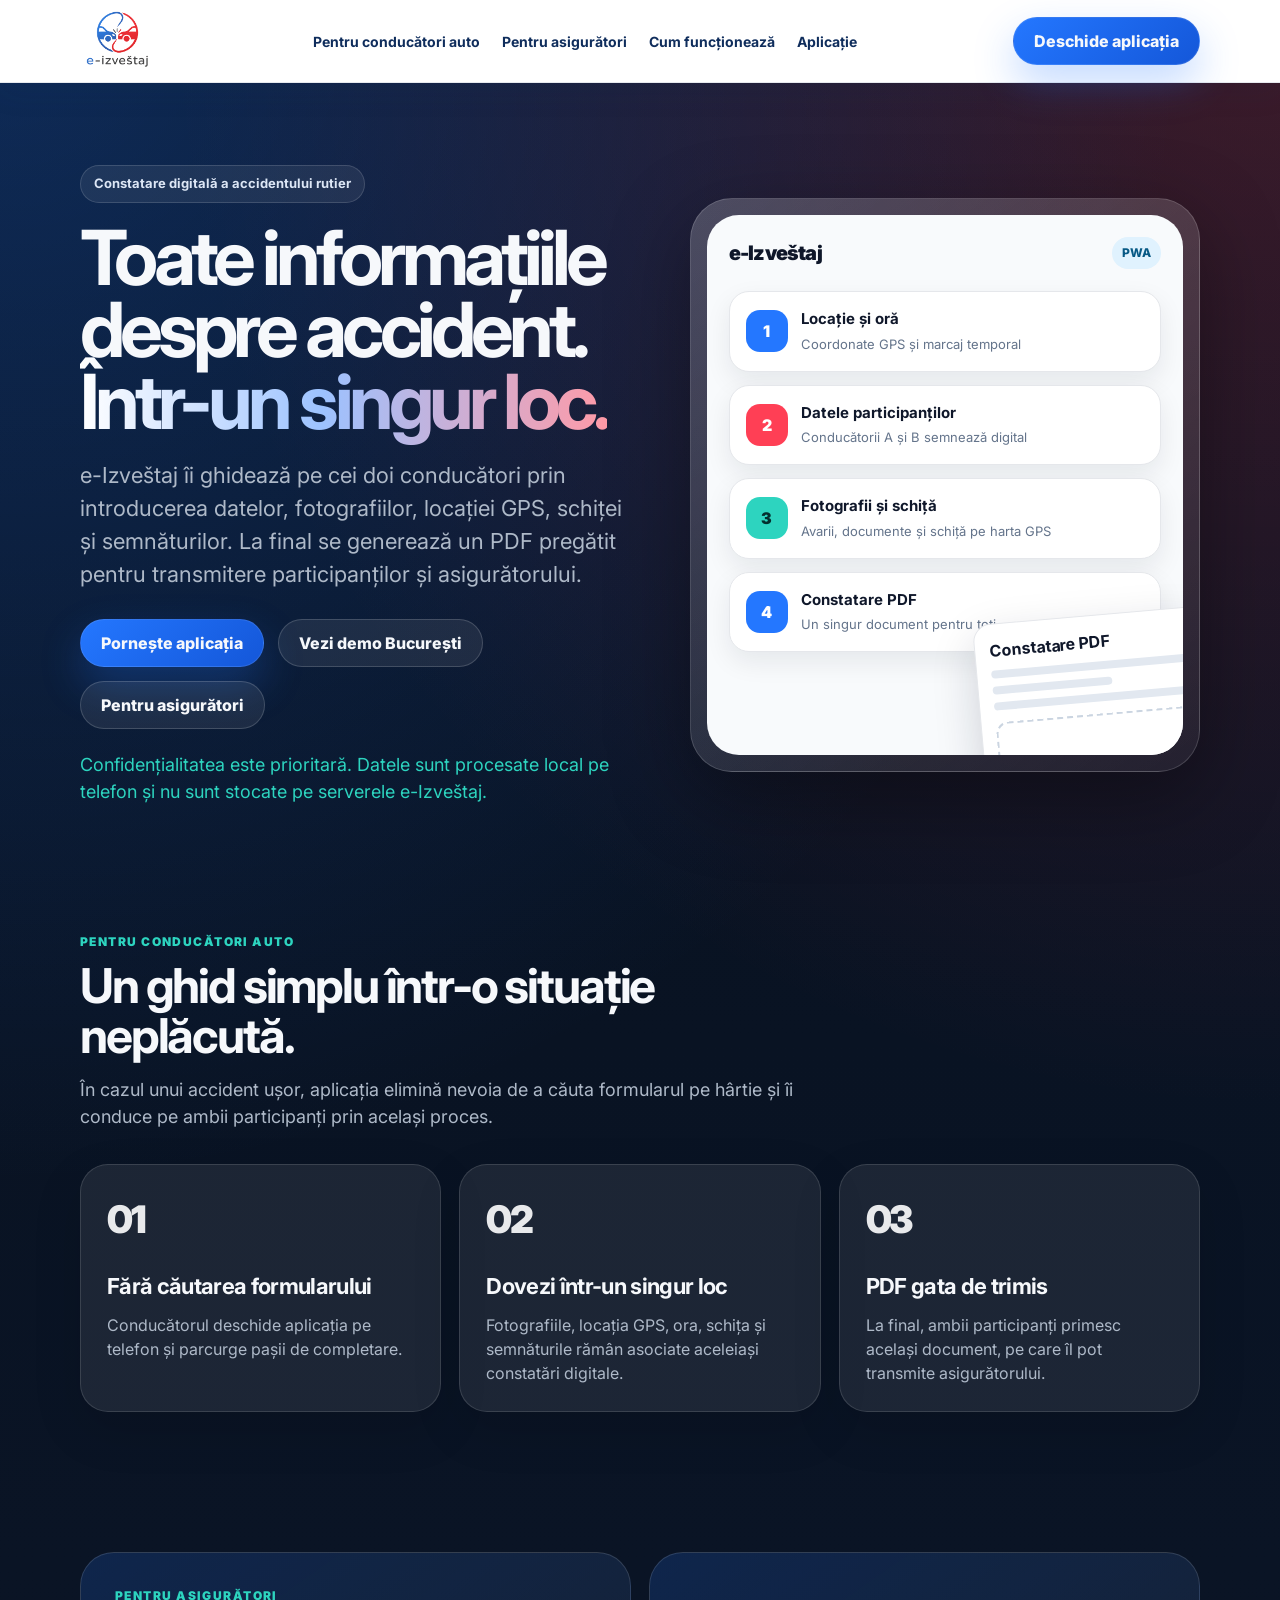
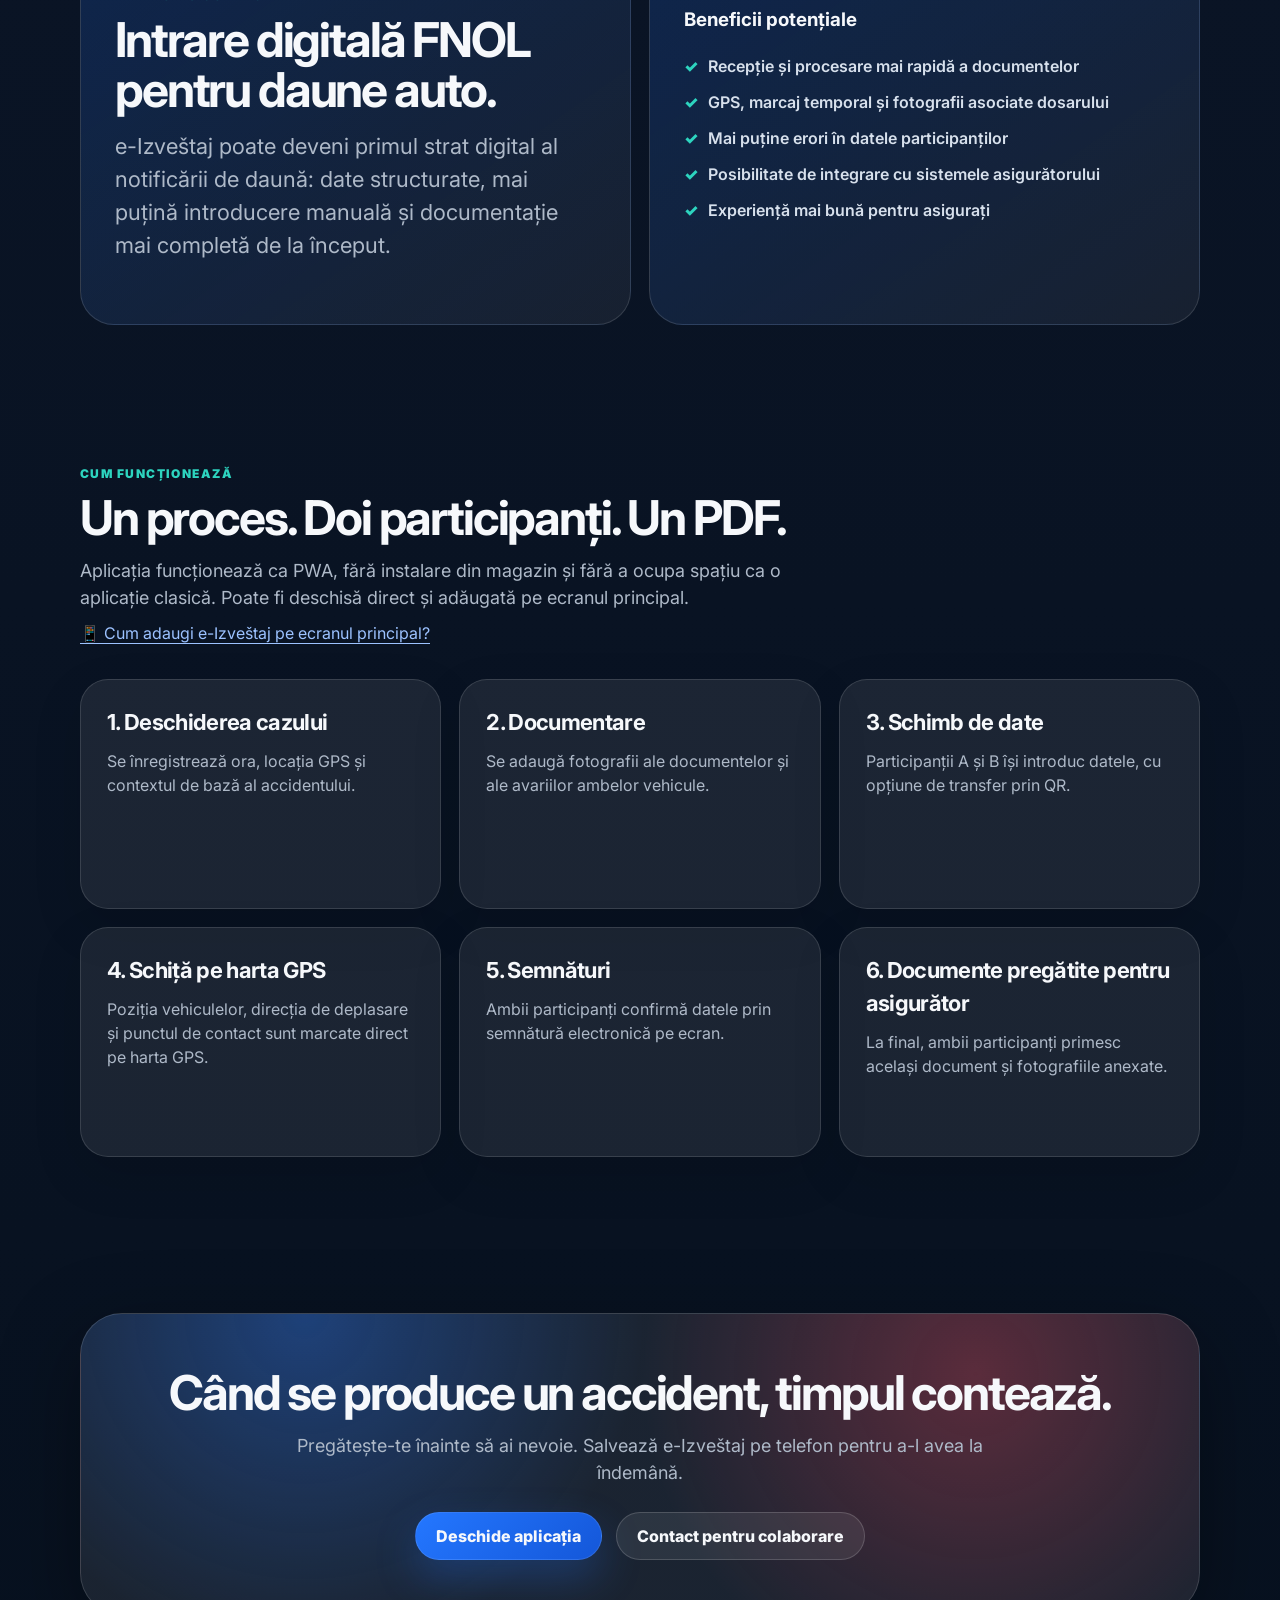
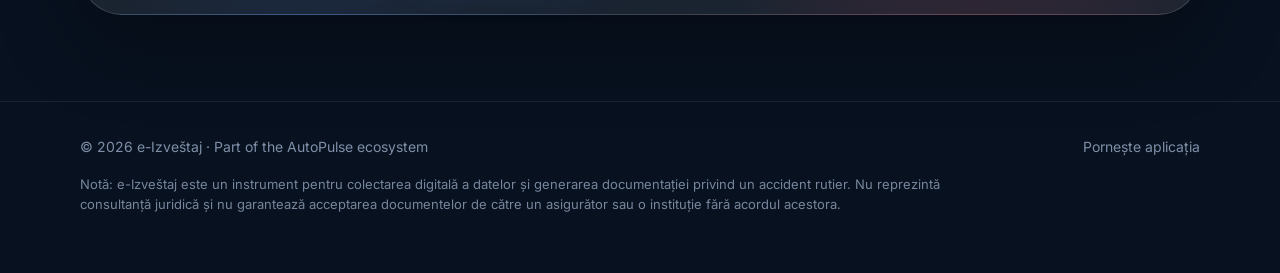
==== index.html @ 7a9b585d "Add files via upload" ====
<!DOCTYPE html>
<html lang="ro">
<head>
  <meta charset="UTF-8" />
  <meta name="viewport" content="width=device-width, initial-scale=1.0" />
  <title>e-Izveštaj România — Constatare amiabilă digitală</title>
  <meta name="description" content="e-Izveštaj este un instrument digital pentru colectarea datelor, fotografiilor, locației GPS, schiței și semnăturilor după un accident rutier." />
  <link rel="preconnect" href="https://fonts.googleapis.com">
  <link rel="preconnect" href="https://fonts.gstatic.com" crossorigin>
  <link href="https://fonts.googleapis.com/css2?family=Inter:wght@400;500;600;700;800&display=swap" rel="stylesheet">
  <style>
    :root {
      --bg: #07111f;
      --bg-soft: #0d1b2f;
      --card: rgba(255,255,255,0.08);
      --card-border: rgba(255,255,255,0.13);
      --text: #f6f8fb;
      --muted: #aeb9c8;
      --blue: #2477ff;
      --red: #ff3f55;
      --green: #2dd4bf;
      --white: #ffffff;
      --shadow: 0 24px 80px rgba(0,0,0,0.35);
      --radius: 28px;
    }

    * { box-sizing: border-box; }

    html { scroll-behavior: smooth; }

    body {
      margin: 0;
      font-family: 'Inter', system-ui, -apple-system, BlinkMacSystemFont, 'Segoe UI', sans-serif;
      background:
        radial-gradient(circle at top left, rgba(36,119,255,0.26), transparent 32%),
        radial-gradient(circle at top right, rgba(255,63,85,0.22), transparent 30%),
        linear-gradient(180deg, #07111f 0%, #0a1425 45%, #07111f 100%);
      color: var(--text);
      line-height: 1.5;
    }

    a { color: inherit; text-decoration: none; }

    .brand-logo {
      height: 72px;
      width: auto;
      display: block;
    }


    .container {
      width: min(1120px, calc(100% - 32px));
      margin: 0 auto;
    }

    header {
      position: sticky;
      top: 0;
      z-index: 50;
      backdrop-filter: blur(18px);
      background: #ffffff;
      border-bottom: 1px solid rgba(15,45,92,0.10);
      box-shadow: 0 10px 30px rgba(15,45,92,0.08);
    }

    .nav {
      display: flex;
      align-items: center;
      justify-content: space-between;
      min-height: 82px;
      gap: 20px;
    }

    .brand {
      display: flex;
      align-items: center;
      gap: 12px;
      font-weight: 800;
      letter-spacing: -0.03em;
      font-size: 22px;
    }

    .logo-mark {
      width: 42px;
      height: 42px;
      border-radius: 50%;
      background: conic-gradient(from 140deg, var(--blue), var(--blue) 43%, #fff 43%, #fff 47%, var(--red) 47%, var(--red));
      display: grid;
      place-items: center;
      box-shadow: 0 12px 30px rgba(36,119,255,0.22);
    }

    .logo-mark span {
      width: 20px;
      height: 20px;
      border-radius: 50%;
      background: rgba(7,17,31,0.92);
      display: block;
    }

    .nav-links {
      display: flex;
      align-items: center;
      gap: 22px;
      color: #0f2d5c;
      font-size: 14px;
      font-weight: 700;
    }

    .nav-links a:hover { color: var(--blue); }

    .btn {
      display: inline-flex;
      align-items: center;
      justify-content: center;
      gap: 10px;
      min-height: 48px;
      padding: 0 20px;
      border-radius: 999px;
      font-weight: 800;
      border: 1px solid rgba(255,255,255,0.16);
      background: rgba(255,255,255,0.08);
      color: var(--text);
      transition: transform .18s ease, background .18s ease, border .18s ease;
    }

    .btn:hover { transform: translateY(-2px); background: rgba(255,255,255,0.13); }

    .btn-primary {
      background: linear-gradient(135deg, var(--blue), #1457d9);
      border-color: rgba(255,255,255,0.1);
      box-shadow: 0 18px 42px rgba(36,119,255,0.28);
    }

    .btn-primary:hover { background: linear-gradient(135deg, #3182ff, #155eea); }

    .hero {
      padding: 82px 0 58px;
    }

    .hero-grid {
      display: grid;
      grid-template-columns: 1.05fr .95fr;
      gap: 46px;
      align-items: center;
    }

    .badge {
      display: inline-flex;
      align-items: center;
      gap: 8px;
      padding: 8px 13px;
      border: 1px solid rgba(255,255,255,0.14);
      background: rgba(255,255,255,0.07);
      color: #dce6f5;
      border-radius: 999px;
      font-size: 13px;
      font-weight: 700;
      margin-bottom: 18px;
    }

    h1 {
      font-size: clamp(42px, 6vw, 76px);
      line-height: .95;
      margin: 0 0 22px;
      letter-spacing: -0.065em;
    }

    .gradient-text {
      background: linear-gradient(90deg, #fff, #9cc2ff 46%, #ff9aa7);
      -webkit-background-clip: text;
      color: transparent;
    }

    .lead {
      color: var(--muted);
      font-size: clamp(18px, 2.2vw, 22px);
      max-width: 650px;
      margin: 0 0 28px;
    }

    .hero-actions { display: flex; flex-wrap: wrap; gap: 14px; margin-bottom: 22px; }

    .microcopy { color: var(--green); font-size: 18px; margin: 0; }

    .phone-card {
      position: relative;
      border-radius: 42px;
      padding: 16px;
      background: linear-gradient(145deg, rgba(255,255,255,0.2), rgba(255,255,255,0.05));
      border: 1px solid rgba(255,255,255,0.16);
      box-shadow: var(--shadow);
      overflow: hidden;
    }

    .phone-screen {
      border-radius: 32px;
      background: #f8fafc;
      color: #0f172a;
      padding: 22px;
      min-height: 540px;
      position: relative;
      overflow: hidden;
    }

    .app-top {
      display: flex;
      align-items: center;
      justify-content: space-between;
      margin-bottom: 22px;
    }

    .app-title { font-weight: 900; font-size: 20px; letter-spacing: -0.04em; }

    .pill { font-size: 12px; font-weight: 800; color: #075985; background: #e0f2fe; padding: 7px 10px; border-radius: 999px; }

    .step-card {
      background: #fff;
      border: 1px solid #e5e7eb;
      box-shadow: 0 10px 26px rgba(15,23,42,0.08);
      border-radius: 20px;
      padding: 16px;
      margin-bottom: 13px;
      display: flex;
      align-items: center;
      gap: 13px;
    }

    .step-icon {
      width: 42px;
      height: 42px;
      border-radius: 14px;
      display: grid;
      place-items: center;
      color: white;
      font-weight: 900;
      flex: 0 0 auto;
    }

    .step-icon.blue { background: var(--blue); }
    .step-icon.red { background: var(--red); }
    .step-icon.green { background: var(--green); color: #042f2e; }

    .step-card strong { display: block; font-size: 15px; }
    .step-card span { color: #64748b; font-size: 13px; }

    .pdf-preview {
      position: absolute;
      right: -26px;
      bottom: -32px;
      width: 230px;
      background: #fff;
      border: 1px solid #e5e7eb;
      border-radius: 18px;
      box-shadow: 0 18px 45px rgba(15,23,42,0.18);
      padding: 14px;
      transform: rotate(-5deg);
    }

    .pdf-line { height: 8px; border-radius: 99px; background: #e2e8f0; margin: 8px 0; }
    .pdf-line.short { width: 60%; }
    .pdf-box { height: 58px; border-radius: 12px; border: 2px dashed #cbd5e1; margin-top: 12px; }

    section { padding: 70px 0; }

    .section-head { max-width: 760px; margin-bottom: 34px; }
    .eyebrow { color: var(--green); font-weight: 900; text-transform: uppercase; letter-spacing: .12em; font-size: 12px; }
    h2 { font-size: clamp(32px, 4vw, 48px); line-height: 1.05; margin: 10px 0 14px; letter-spacing: -0.045em; }
    .section-head p { color: var(--muted); font-size: 18px; margin: 0; }

    .cards {
      display: grid;
      grid-template-columns: repeat(3, 1fr);
      gap: 18px;
    }

    .card {
      background: var(--card);
      border: 1px solid var(--card-border);
      border-radius: var(--radius);
      padding: 26px;
      min-height: 230px;
      box-shadow: 0 18px 50px rgba(0,0,0,0.12);
    }

    .card h3 { margin: 0 0 10px; font-size: 22px; letter-spacing: -0.03em; }
    .card p { margin: 0; color: var(--muted); }
    .card .num { font-size: 38px; font-weight: 900; letter-spacing: -0.06em; color: #fff; opacity: .9; margin-bottom: 22px; }

    .split {
      display: grid;
      grid-template-columns: 1fr 1fr;
      gap: 18px;
    }

    .feature-list { list-style: none; padding: 0; margin: 20px 0 0; display: grid; gap: 12px; }
    .feature-list li {
      display: flex;
      align-items: flex-start;
      gap: 10px;
      color: #d7e0ec;
      font-weight: 600;
    }
    .check { color: var(--green); font-weight: 900; }

    .dark-panel {
      background: linear-gradient(145deg, rgba(36,119,255,0.18), rgba(255,255,255,0.06));
      border: 1px solid rgba(255,255,255,0.13);
      border-radius: 34px;
      padding: 34px;
    }

    .cta {
      padding: 86px 0;
    }

    .cta-box {
      text-align: center;
      border-radius: 42px;
      padding: 54px 28px;
      background:
        radial-gradient(circle at 20% 0%, rgba(36,119,255,0.35), transparent 36%),
        radial-gradient(circle at 80% 20%, rgba(255,63,85,0.28), transparent 36%),
        rgba(255,255,255,0.08);
      border: 1px solid rgba(255,255,255,0.14);
      box-shadow: var(--shadow);
    }

    .cta-box h2 { margin-top: 0; }
    .cta-box p { color: var(--muted); font-size: 18px; max-width: 720px; margin: 0 auto 26px; }

    footer {
      padding: 34px 0 46px;
      color: #7f8fa8;
      border-top: 1px solid rgba(255,255,255,0.08);
      font-size: 14px;
    }

    .footer-row {
      display: flex;
      align-items: center;
      justify-content: space-between;
      gap: 20px;
      flex-wrap: wrap;
    }

    .disclaimer {
      margin-top: 18px;
      color: #77869c;
      font-size: 13px;
      max-width: 900px;
    }

    @media (max-width: 900px) {
      .hero-grid, .split { grid-template-columns: 1fr; }
      .cards { grid-template-columns: 1fr; }
      .nav-links { display: none; }
      .hero { padding-top: 54px; }
      .phone-screen { min-height: 490px; }
    }

    @media (max-width: 520px) {
      .container { width: min(100% - 22px, 1120px); }
      .brand { font-size: 19px; }
      .brand-logo { height: 58px; }
      h1 { font-size: 44px; }
      .lead { font-size: 17px; }
      .hero-actions .btn { width: 100%; }
      .phone-card { border-radius: 30px; padding: 10px; }
      .phone-screen { border-radius: 24px; padding: 16px; }
      section { padding: 52px 0; }
      .card, .dark-panel { padding: 22px; border-radius: 24px; }
      .pdf-preview { width: 195px; }
    }
  
    #vozaci,
    #osiguravaci,
    #kako-radi {
      scroll-margin-top: 100px;
    }

  
    .install-help-link {
      display: inline-flex;
      margin-top: 10px;
      color: #9cc2ff;
      font-weight: 800;
      background: transparent;
      border: 0;
      padding: 0;
      cursor: pointer;
      font: inherit;
      text-decoration: underline;
      text-underline-offset: 4px;
    }

    .install-modal {
      position: fixed;
      inset: 0;
      z-index: 200;
      display: none;
      align-items: center;
      justify-content: center;
      padding: 22px;
      background: rgba(3, 10, 22, 0.72);
      backdrop-filter: blur(10px);
    }

    .install-modal.is-open {
      display: flex;
    }

    .install-modal-card {
      position: relative;
      width: min(720px, 100%);
      max-height: min(86vh, 760px);
      overflow-y: auto;
      border-radius: 28px;
      background: #ffffff;
      color: #0f172a;
      box-shadow: 0 30px 90px rgba(0,0,0,0.35);
      padding: 34px;
    }

    .install-modal-close {
      position: absolute;
      top: 16px;
      right: 16px;
      width: 42px;
      height: 42px;
      border-radius: 999px;
      border: 1px solid #dbe3ef;
      background: #f8fafc;
      color: #0f2d5c;
      font-size: 24px;
      line-height: 1;
      cursor: pointer;
      font-weight: 800;
    }

    .install-modal-card h2 {
      color: #0f2d5c;
      margin: 0 52px 12px 0;
      font-size: clamp(26px, 4vw, 38px);
    }

    .install-modal-card p {
      color: #475569;
      margin: 0 0 22px;
    }

    .install-grid {
      display: grid;
      grid-template-columns: 1fr 1fr;
      gap: 16px;
    }

    .install-box {
      border: 1px solid #e2e8f0;
      border-radius: 20px;
      padding: 20px;
      background: #f8fafc;
    }

    .install-box h3 {
      margin: 0 0 12px;
      color: #0f2d5c;
      font-size: 20px;
    }

    .install-box ol {
      margin: 0;
      padding-left: 20px;
      color: #334155;
    }

    .install-box li {
      margin: 8px 0;
    }

    @media (max-width: 720px) {
      .install-modal {
        align-items: flex-end;
        padding: 12px;
      }

      .install-modal-card {
        border-radius: 24px 24px 18px 18px;
        padding: 28px 20px 22px;
        max-height: 88vh;
      }

      .install-grid {
        grid-template-columns: 1fr;
      }
    }

  
    .mobile-menu-toggle {
      display: none;
      width: 46px;
      height: 46px;
      border: 1px solid rgba(15,45,92,0.14);
      border-radius: 14px;
      background: #f8fafc;
      align-items: center;
      justify-content: center;
      flex-direction: column;
      gap: 5px;
      cursor: pointer;
    }

    .mobile-menu-toggle span {
      width: 22px;
      height: 2px;
      border-radius: 999px;
      background: #0f2d5c;
      display: block;
    }

    .mobile-menu {
      display: none;
      position: sticky;
      top: 82px;
      z-index: 49;
      background: #ffffff;
      border-bottom: 1px solid rgba(15,45,92,0.10);
      box-shadow: 0 14px 28px rgba(15,45,92,0.08);
      padding: 10px 16px 16px;
    }

    .mobile-menu.is-open {
      display: grid;
      gap: 8px;
    }

    .mobile-menu a {
      color: #0f2d5c;
      font-weight: 800;
      padding: 14px 16px;
      border-radius: 14px;
      background: #f8fafc;
      border: 1px solid #e2e8f0;
    }

    .mobile-menu a:hover {
      color: var(--blue);
      background: #eef5ff;
    }

    @media (max-width: 900px) {
      .mobile-menu-toggle {
        display: inline-flex;
      }

      .nav {
        gap: 12px;
      }

      .nav-cta {
        min-height: 44px;
        padding: 0 16px;
        font-size: 14px;
      }
    }

    @media (max-width: 520px) {
      .mobile-menu {
        top: 82px;
      }
    }

  
    @media (max-width: 900px) {
      .nav {
        display: grid;
        grid-template-columns: auto 1fr auto;
        align-items: center;
        gap: 10px;
      }

      .brand {
        justify-self: start;
      }

      .nav-cta {
        justify-self: center;
        grid-column: 2;
        grid-row: 1;
        min-height: 44px;
        padding: 0 16px;
        font-size: 14px;
        white-space: nowrap;
      }

      .mobile-menu-toggle {
        justify-self: end;
        grid-column: 3;
        grid-row: 1;
      }
    }

    @media (max-width: 520px) {
      .nav {
        grid-template-columns: auto 1fr auto;
      }

      .nav-cta {
        display: inline-flex;
        min-height: 36px;
        padding: 0 10px;
        font-size: 12px;
      }

      .brand-logo {
        height: 54px;
      }
    }

  </style>
</head>
<body>
  <header>
    <div class="container nav">
      <a href="#top" class="brand" aria-label="e-Izveštaj - pagina principală">
        <img src="logo.png" alt="e-Izveštaj" class="brand-logo">
      </a>
      <nav class="nav-links" aria-label="Navigație principală">
        <a href="#vozaci">Pentru conducători auto</a>
        <a href="#osiguravaci">Pentru asigurători</a>
        <a href="#kako-radi">Cum funcționează</a>
        <a href="app/" >Aplicație</a>
      </nav>
      <button class="mobile-menu-toggle" type="button" aria-label="Deschide meniul" aria-expanded="false" aria-controls="mobileMenu">
        <span></span>
        <span></span>
        <span></span>
      </button>
      <a class="btn btn-primary nav-cta" href="app/" >Deschide aplicația</a>
    </div>
  </header>

  <div class="mobile-menu" id="mobileMenu" aria-hidden="true">
    <a href="#vozaci">Pentru conducători auto</a>
    <a href="#osiguravaci">Pentru asigurători</a>
    <a href="#kako-radi">Cum funcționează</a>
    <a href="app/" >Aplicație</a>
  </div>


  <main id="top">
    <section class="hero">
      <div class="container hero-grid">
        <div>
          <div class="badge">Constatare digitală a accidentului rutier</div>
          <h1>Toate informațiile despre accident.<br><span class="gradient-text">Într-un singur loc.</span></h1>
          <p class="lead">e-Izveštaj îi ghidează pe cei doi conducători prin introducerea datelor, fotografiilor, locației GPS, schiței și semnăturilor. La final se generează un PDF pregătit pentru transmitere participanților și asigurătorului.</p>
          <div class="hero-actions">
            <a class="btn btn-primary" href="app/" >Pornește aplicația</a>
            <a class="btn" href="demo-bucuresti.html">Vezi demo București</a>
            <a class="btn" href="#osiguravaci">Pentru asigurători</a>
          </div>
          <p class="microcopy">Confidențialitatea este prioritară. Datele sunt procesate local pe telefon și nu sunt stocate pe serverele e-Izveštaj.</p>
          
        </div>

        <div class="phone-card" aria-label="Previzualizare aplicație e-Izveštaj">
          <div class="phone-screen">
            <div class="app-top">
              <div class="app-title">e-Izveštaj</div>
              <div class="pill">PWA</div>
            </div>

            <div class="step-card">
              <div class="step-icon blue">1</div>
              <div><strong>Locație și oră</strong><span>Coordonate GPS și marcaj temporal</span></div>
            </div>
            <div class="step-card">
              <div class="step-icon red">2</div>
              <div><strong>Datele participanților</strong><span>Conducătorii A și B semnează digital</span></div>
            </div>
            <div class="step-card">
              <div class="step-icon green">3</div>
              <div><strong>Fotografii și schiță</strong><span>Avarii, documente și schiță pe harta GPS</span></div>
            </div>
            <div class="step-card">
              <div class="step-icon blue">4</div>
              <div><strong>Constatare PDF</strong><span>Un singur document pentru toți</span></div>
            </div>

            <div class="pdf-preview" aria-hidden="true">
              <strong>Constatare PDF</strong>
              <div class="pdf-line"></div>
              <div class="pdf-line short"></div>
              <div class="pdf-line"></div>
              <div class="pdf-box"></div>
            </div>
          </div>
        </div>
      </div>
    </section>

    <section id="vozaci">
      <div class="container">
        <div class="section-head">
          <div class="eyebrow">Pentru conducători auto</div>
          <h2>Un ghid simplu într-o situație neplăcută.</h2>
          <p>În cazul unui accident ușor, aplicația elimină nevoia de a căuta formularul pe hârtie și îi conduce pe ambii participanți prin același proces.</p>
        </div>
        <div class="cards">
          <article class="card">
            <div class="num">01</div>
            <h3>Fără căutarea formularului</h3>
            <p>Conducătorul deschide aplicația pe telefon și parcurge pașii de completare.</p>
          </article>
          <article class="card">
            <div class="num">02</div>
            <h3>Dovezi într-un singur loc</h3>
            <p>Fotografiile, locația GPS, ora, schița și semnăturile rămân asociate aceleiași constatări digitale.</p>
          </article>
          <article class="card">
            <div class="num">03</div>
            <h3>PDF gata de trimis</h3>
            <p>La final, ambii participanți primesc același document, pe care îl pot transmite asigurătorului.</p>
          </article>
        </div>
      </div>
    </section>

    <section id="osiguravaci">
      <div class="container split">
        <div class="dark-panel">
          <div class="eyebrow">Pentru asigurători</div>
          <h2>Intrare digitală FNOL pentru daune auto.</h2>
          <p class="lead">e-Izveštaj poate deveni primul strat digital al notificării de daună: date structurate, mai puțină introducere manuală și documentație mai completă de la început.</p>
        </div>
        <div class="dark-panel">
          <h3>Beneficii potențiale</h3>
          <ul class="feature-list">
            <li><span class="check">✓</span><span>Recepție și procesare mai rapidă a documentelor</span></li>
            <li><span class="check">✓</span><span>GPS, marcaj temporal și fotografii asociate dosarului</span></li>
            <li><span class="check">✓</span><span>Mai puține erori în datele participanților</span></li>
            <li><span class="check">✓</span><span>Posibilitate de integrare cu sistemele asigurătorului</span></li>
            <li><span class="check">✓</span><span>Experiență mai bună pentru asigurați</span></li>
          </ul>
        </div>
      </div>
    </section>

    <section id="kako-radi">
      <div class="container">
        <div class="section-head">
          <div class="eyebrow">Cum funcționează</div>
          <h2>Un proces. Doi participanți. Un PDF.</h2>
          <p>Aplicația funcționează ca PWA, fără instalare din magazin și fără a ocupa spațiu ca o aplicație clasică. Poate fi deschisă direct și adăugată pe ecranul principal.</p>
          <button class="install-help-link" type="button" data-install-open>
            📱 Cum adaugi e-Izveštaj pe ecranul principal?
          </button>
        </div>
        <div class="cards">
          <article class="card">
            <h3>1. Deschiderea cazului</h3>
            <p>Se înregistrează ora, locația GPS și contextul de bază al accidentului.</p>
          </article>
          <article class="card">
            <h3>2. Documentare</h3>
            <p>Se adaugă fotografii ale documentelor și ale avariilor ambelor vehicule.</p>
          </article>
          <article class="card">
            <h3>3. Schimb de date</h3>
            <p>Participanții A și B își introduc datele, cu opțiune de transfer prin QR.</p>
          </article>
          <article class="card">
            <h3>4. Schiță pe harta GPS</h3>
            <p>Poziția vehiculelor, direcția de deplasare și punctul de contact sunt marcate direct pe harta GPS.</p>
          </article>
          <article class="card">
            <h3>5. Semnături</h3>
            <p>Ambii participanți confirmă datele prin semnătură electronică pe ecran.</p>
          </article>
          <article class="card">
            <h3>6. Documente pregătite pentru asigurător</h3>
            <p>La final, ambii participanți primesc același document și fotografiile anexate.</p>
          </article>
        </div>
      </div>
    </section>

    <section class="cta">
      <div class="container">
        <div class="cta-box">
          <h2>Când se produce un accident, timpul contează.</h2>
          <p>Pregătește-te înainte să ai nevoie. Salvează e-Izveštaj pe telefon pentru a-l avea la îndemână.</p>
          <div class="hero-actions" style="justify-content:center; margin-bottom:0;">
            <a class="btn btn-primary" href="app/" >Deschide aplicația</a>
            <a class="btn" href="mailto:kontakt@e-izvestaj.rs">Contact pentru colaborare</a>
          </div>
        </div>
      </div>
    </section>
  </main>

  <footer>
    <div class="container">
      <div class="footer-row">
        <div>© 2026 e-Izveštaj · Part of the AutoPulse ecosystem</div>
        <div><a href="app/" >Pornește aplicația</a></div>
      </div>
      <p class="disclaimer">Notă: e-Izveštaj este un instrument pentru colectarea digitală a datelor și generarea documentației privind un accident rutier. Nu reprezintă consultanță juridică și nu garantează acceptarea documentelor de către un asigurător sau o instituție fără acordul acestora.</p>
    </div>
  </footer>

  <div class="install-modal" id="installModal" aria-hidden="true">
    <div class="install-modal-card" role="dialog" aria-modal="true" aria-labelledby="installModalTitle">
      <button class="install-modal-close" type="button" data-install-close aria-label="Închide">×</button>
      <h2 id="installModalTitle">Cum adaugi e-Izveštaj pe ecranul principal?</h2>
      <p>e-Izveštaj este o aplicație PWA. Nu trebuie instalată din magazin; o poți salva ca scurtătură pe telefon.</p>

      <div class="install-grid">
        <div class="install-box">
          <h3>iPhone / iOS Safari</h3>
          <ol>
            <li>Deschide aplicația în Safari.</li>
            <li>Apasă pictograma <strong>Share</strong>.</li>
            <li>Alege <strong>Add to Home Screen</strong>.</li>
            <li>Confirmă cu <strong>Add</strong>.</li>
          </ol>
        </div>

        <div class="install-box">
          <h3>Android / Chrome</h3>
          <ol>
            <li>Deschide aplicația în Chrome.</li>
            <li>Apasă meniul cu trei puncte.</li>
            <li>Alege <strong>Add to Home screen</strong> sau <strong>Install app</strong>.</li>
            <li>Confirmă instalarea/scurtătura.</li>
          </ol>
        </div>
      </div>
    </div>
  </div>

  <script>
    (function () {
      const modal = document.getElementById('installModal');
      const openButtons = document.querySelectorAll('[data-install-open]');
      const closeButtons = document.querySelectorAll('[data-install-close]');

      function openModal() {
        modal.classList.add('is-open');
        modal.setAttribute('aria-hidden', 'false');
        document.body.style.overflow = 'hidden';
      }

      function closeModal() {
        modal.classList.remove('is-open');
        modal.setAttribute('aria-hidden', 'true');
        document.body.style.overflow = '';
      }

      openButtons.forEach(button => button.addEventListener('click', openModal));
      closeButtons.forEach(button => button.addEventListener('click', closeModal));

      modal.addEventListener('click', function (event) {
        if (event.target === modal) closeModal();
      });

      document.addEventListener('keydown', function (event) {
        if (event.key === 'Escape' && modal.classList.contains('is-open')) closeModal();
      });
    })();
  </script>


  <script>
    (function () {
      const toggle = document.querySelector('.mobile-menu-toggle');
      const menu = document.getElementById('mobileMenu');

      if (!toggle || !menu) return;

      function closeMenu() {
        menu.classList.remove('is-open');
        menu.setAttribute('aria-hidden', 'true');
        toggle.setAttribute('aria-expanded', 'false');
      }

      function toggleMenu() {
        const isOpen = menu.classList.toggle('is-open');
        menu.setAttribute('aria-hidden', String(!isOpen));
        toggle.setAttribute('aria-expanded', String(isOpen));
      }

      toggle.addEventListener('click', toggleMenu);

      menu.querySelectorAll('a').forEach(function (link) {
        link.addEventListener('click', closeMenu);
      });

      window.addEventListener('resize', function () {
        if (window.innerWidth > 900) closeMenu();
      });

      document.addEventListener('keydown', function (event) {
        if (event.key === 'Escape') closeMenu();
      });
    })();
  </script>

</body>
</html>
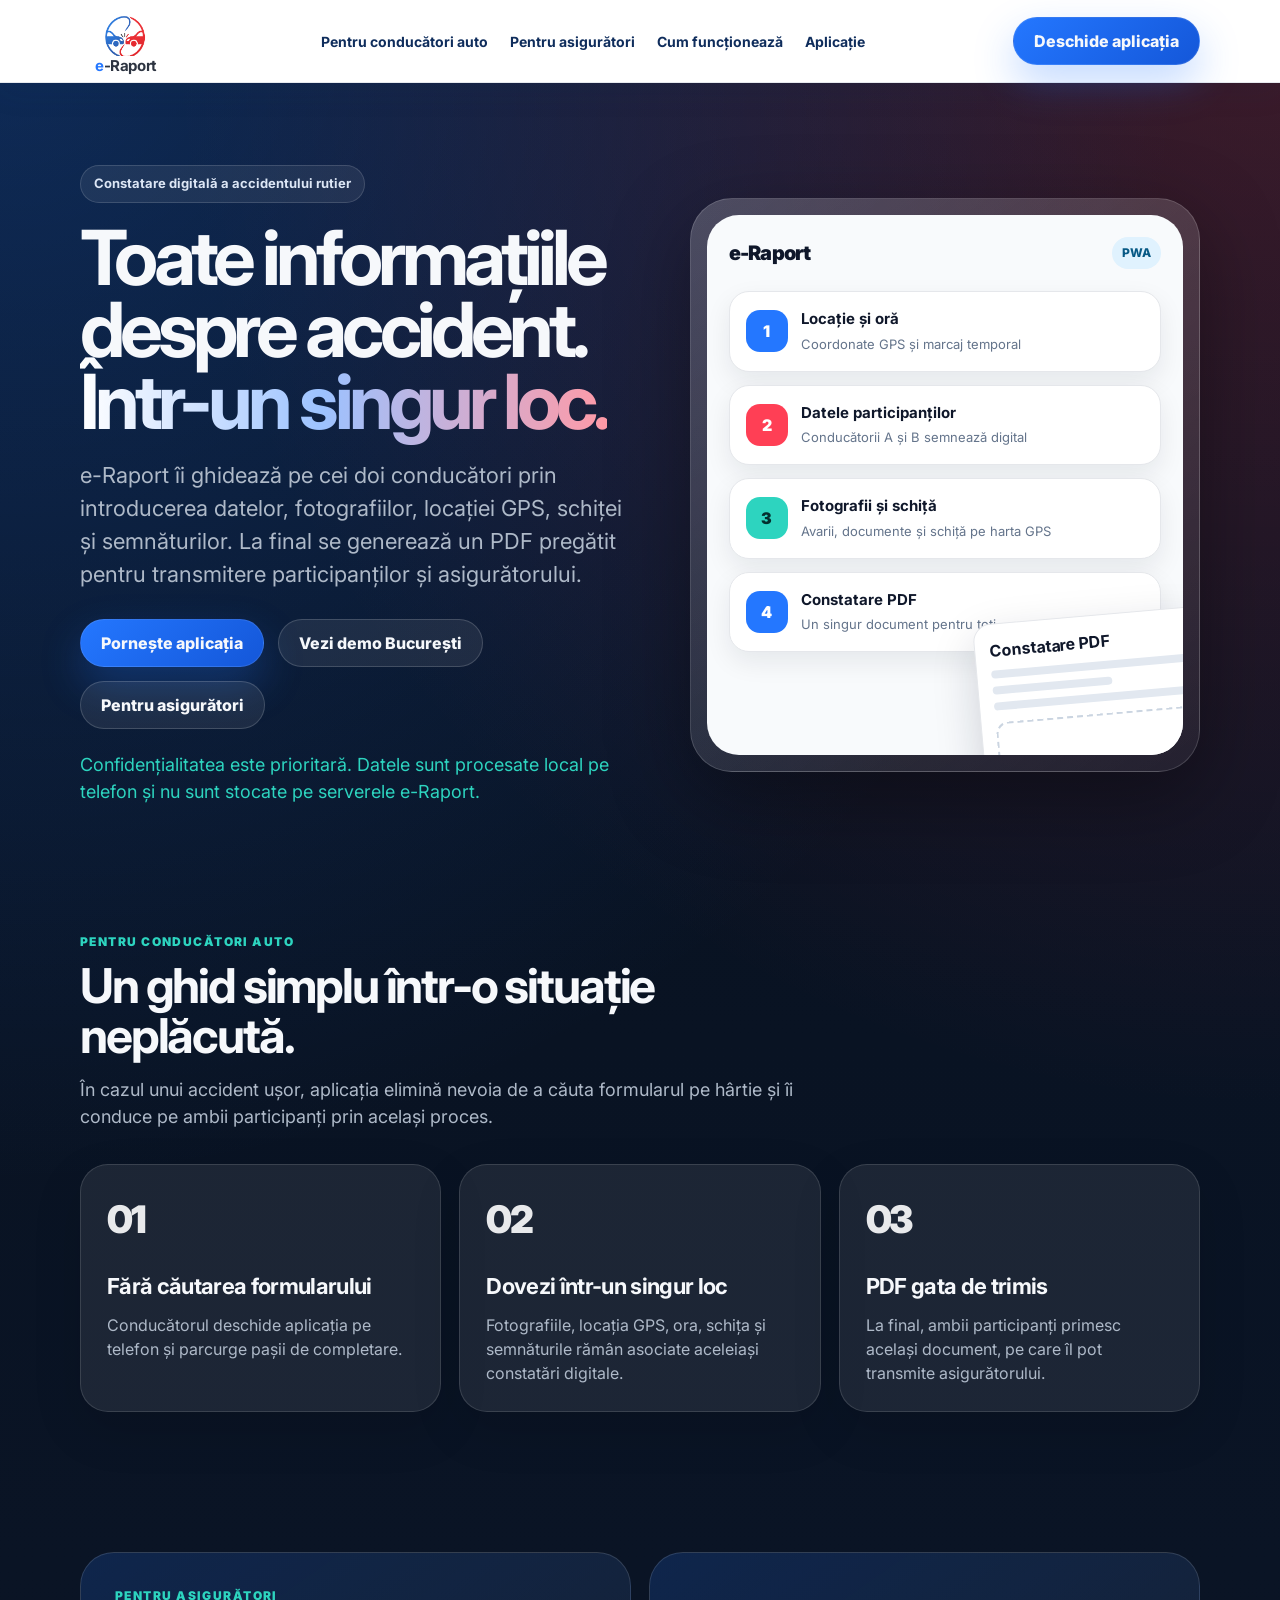
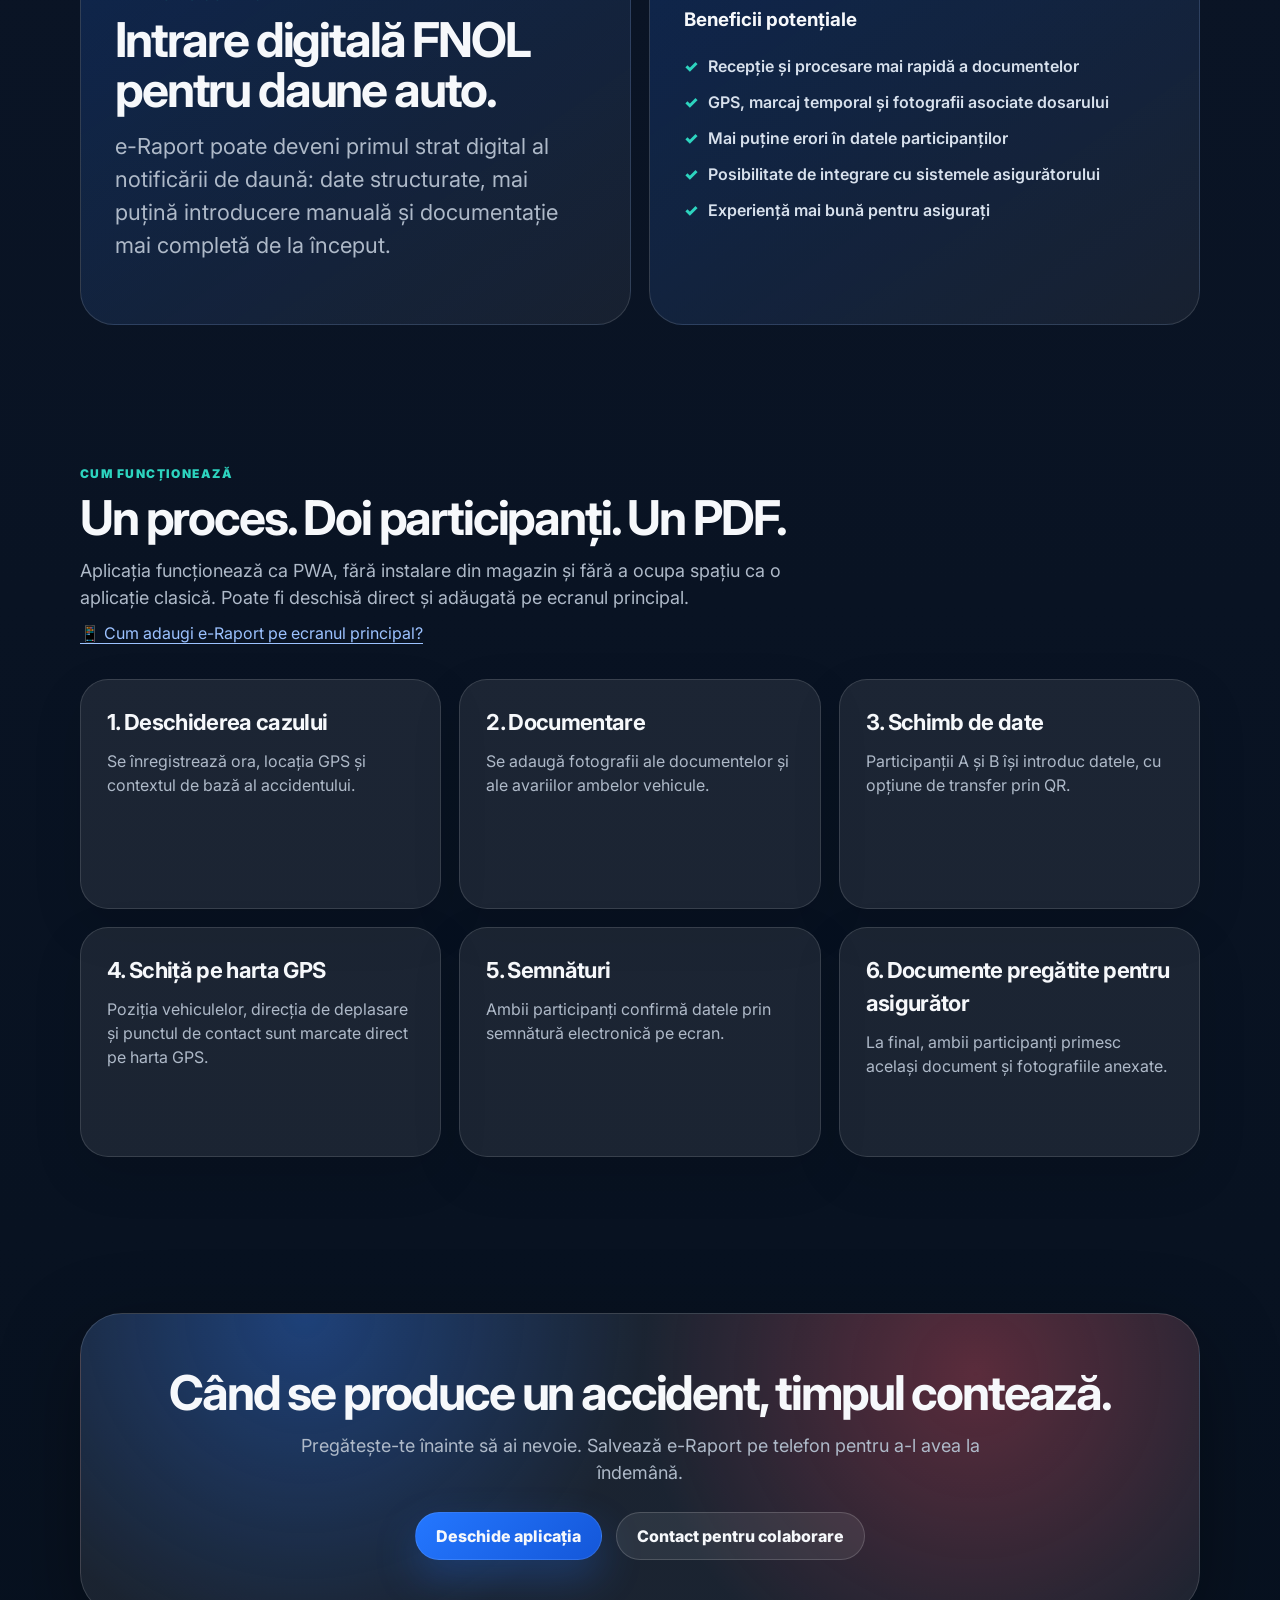
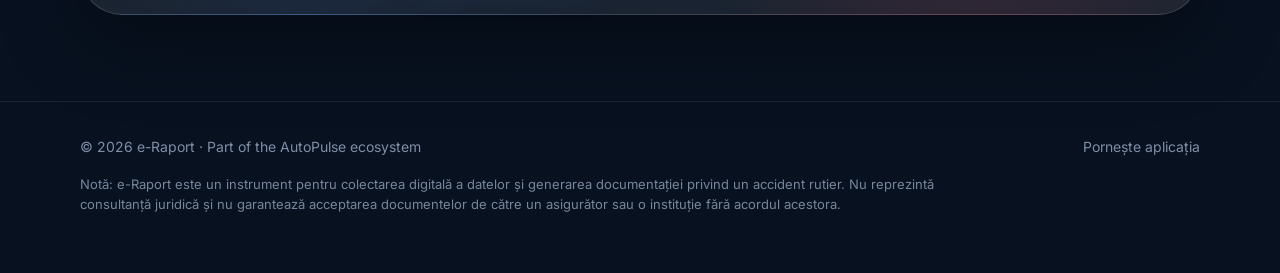
==== commit 13276f6c: "Add files via upload" ====
--- a/index.html
+++ b/index.html
@@ -1,10 +1,11 @@
 <!DOCTYPE html>
-<html lang="ro">
+<html lang="ro" translate="no">
 <head>
   <meta charset="UTF-8" />
+  <meta name="google" content="notranslate" />
   <meta name="viewport" content="width=device-width, initial-scale=1.0" />
-  <title>e-Izveštaj România — Constatare amiabilă digitală</title>
-  <meta name="description" content="e-Izveštaj este un instrument digital pentru colectarea datelor, fotografiilor, locației GPS, schiței și semnăturilor după un accident rutier." />
+  <title>e-Raport România — Constatare amiabilă digitală</title>
+  <meta name="description" content="e-Raport este un instrument digital pentru colectarea datelor, fotografiilor, locației GPS, schiței și semnăturilor după un accident rutier." />
   <link rel="preconnect" href="https://fonts.googleapis.com">
   <link rel="preconnect" href="https://fonts.gstatic.com" crossorigin>
   <link href="https://fonts.googleapis.com/css2?family=Inter:wght@400;500;600;700;800&display=swap" rel="stylesheet">
@@ -47,6 +48,39 @@
       display: block;
     }
 
+    .brand-lockup {
+      display: inline-flex;
+      flex-direction: column;
+      align-items: center;
+      justify-content: center;
+      min-width: 92px;
+      line-height: 1;
+    }
+    .brand-mark-crop {
+      display: block;
+      width: 64px;
+      height: 46px;
+      overflow: hidden;
+      position: relative;
+    }
+    .brand-mark-crop img {
+      position: absolute;
+      width: 74px;
+      height: 74px;
+      max-width: none;
+      left: 50%;
+      top: -1px;
+      transform: translateX(-50%);
+    }
+    .brand-wordmark {
+      margin-top: 2px;
+      color: #2d3441;
+      font-weight: 700;
+      font-size: 15px;
+      letter-spacing: -0.03em;
+    }
+    .brand-wordmark .brand-e { color: #2477ff; }
+
 
     .container {
       width: min(1120px, calc(100% - 32px));
@@ -622,8 +656,11 @@
 <body>
   <header>
     <div class="container nav">
-      <a href="#top" class="brand" aria-label="e-Izveštaj - pagina principală">
-        <img src="logo.png" alt="e-Izveštaj" class="brand-logo">
+      <a href="#top" class="brand" aria-label="e-Raport - pagina principală">
+        <span class="brand-lockup" aria-label="e-Raport">
+          <span class="brand-mark-crop"><img src="logo.png" alt="" aria-hidden="true"></span>
+          <span class="brand-wordmark"><span class="brand-e">e</span>-Raport</span>
+        </span>
       </a>
       <nav class="nav-links" aria-label="Navigație principală">
         <a href="#vozaci">Pentru conducători auto</a>
@@ -654,20 +691,20 @@
         <div>
           <div class="badge">Constatare digitală a accidentului rutier</div>
           <h1>Toate informațiile despre accident.<br><span class="gradient-text">Într-un singur loc.</span></h1>
-          <p class="lead">e-Izveštaj îi ghidează pe cei doi conducători prin introducerea datelor, fotografiilor, locației GPS, schiței și semnăturilor. La final se generează un PDF pregătit pentru transmitere participanților și asigurătorului.</p>
+          <p class="lead">e-Raport îi ghidează pe cei doi conducători prin introducerea datelor, fotografiilor, locației GPS, schiței și semnăturilor. La final se generează un PDF pregătit pentru transmitere participanților și asigurătorului.</p>
           <div class="hero-actions">
             <a class="btn btn-primary" href="app/" >Pornește aplicația</a>
             <a class="btn" href="demo-bucuresti.html">Vezi demo București</a>
             <a class="btn" href="#osiguravaci">Pentru asigurători</a>
           </div>
-          <p class="microcopy">Confidențialitatea este prioritară. Datele sunt procesate local pe telefon și nu sunt stocate pe serverele e-Izveštaj.</p>
+          <p class="microcopy">Confidențialitatea este prioritară. Datele sunt procesate local pe telefon și nu sunt stocate pe serverele e-Raport.</p>
           
         </div>
 
-        <div class="phone-card" aria-label="Previzualizare aplicație e-Izveštaj">
+        <div class="phone-card" aria-label="Previzualizare aplicație e-Raport">
           <div class="phone-screen">
             <div class="app-top">
-              <div class="app-title">e-Izveštaj</div>
+              <div class="app-title">e-Raport</div>
               <div class="pill">PWA</div>
             </div>
 
@@ -732,7 +769,7 @@
         <div class="dark-panel">
           <div class="eyebrow">Pentru asigurători</div>
           <h2>Intrare digitală FNOL pentru daune auto.</h2>
-          <p class="lead">e-Izveštaj poate deveni primul strat digital al notificării de daună: date structurate, mai puțină introducere manuală și documentație mai completă de la început.</p>
+          <p class="lead">e-Raport poate deveni primul strat digital al notificării de daună: date structurate, mai puțină introducere manuală și documentație mai completă de la început.</p>
         </div>
         <div class="dark-panel">
           <h3>Beneficii potențiale</h3>
@@ -754,7 +791,7 @@
           <h2>Un proces. Doi participanți. Un PDF.</h2>
           <p>Aplicația funcționează ca PWA, fără instalare din magazin și fără a ocupa spațiu ca o aplicație clasică. Poate fi deschisă direct și adăugată pe ecranul principal.</p>
           <button class="install-help-link" type="button" data-install-open>
-            📱 Cum adaugi e-Izveštaj pe ecranul principal?
+            📱 Cum adaugi e-Raport pe ecranul principal?
           </button>
         </div>
         <div class="cards">
@@ -790,7 +827,7 @@
       <div class="container">
         <div class="cta-box">
           <h2>Când se produce un accident, timpul contează.</h2>
-          <p>Pregătește-te înainte să ai nevoie. Salvează e-Izveštaj pe telefon pentru a-l avea la îndemână.</p>
+          <p>Pregătește-te înainte să ai nevoie. Salvează e-Raport pe telefon pentru a-l avea la îndemână.</p>
           <div class="hero-actions" style="justify-content:center; margin-bottom:0;">
             <a class="btn btn-primary" href="app/" >Deschide aplicația</a>
             <a class="btn" href="mailto:kontakt@e-izvestaj.rs">Contact pentru colaborare</a>
@@ -803,18 +840,18 @@
   <footer>
     <div class="container">
       <div class="footer-row">
-        <div>© 2026 e-Izveštaj · Part of the AutoPulse ecosystem</div>
+        <div>© 2026 e-Raport · Part of the AutoPulse ecosystem</div>
         <div><a href="app/" >Pornește aplicația</a></div>
       </div>
-      <p class="disclaimer">Notă: e-Izveštaj este un instrument pentru colectarea digitală a datelor și generarea documentației privind un accident rutier. Nu reprezintă consultanță juridică și nu garantează acceptarea documentelor de către un asigurător sau o instituție fără acordul acestora.</p>
+      <p class="disclaimer">Notă: e-Raport este un instrument pentru colectarea digitală a datelor și generarea documentației privind un accident rutier. Nu reprezintă consultanță juridică și nu garantează acceptarea documentelor de către un asigurător sau o instituție fără acordul acestora.</p>
     </div>
   </footer>
 
   <div class="install-modal" id="installModal" aria-hidden="true">
     <div class="install-modal-card" role="dialog" aria-modal="true" aria-labelledby="installModalTitle">
       <button class="install-modal-close" type="button" data-install-close aria-label="Închide">×</button>
-      <h2 id="installModalTitle">Cum adaugi e-Izveštaj pe ecranul principal?</h2>
-      <p>e-Izveštaj este o aplicație PWA. Nu trebuie instalată din magazin; o poți salva ca scurtătură pe telefon.</p>
+      <h2 id="installModalTitle">Cum adaugi e-Raport pe ecranul principal?</h2>
+      <p>e-Raport este o aplicație PWA. Nu trebuie instalată din magazin; o poți salva ca scurtătură pe telefon.</p>
 
       <div class="install-grid">
         <div class="install-box">
